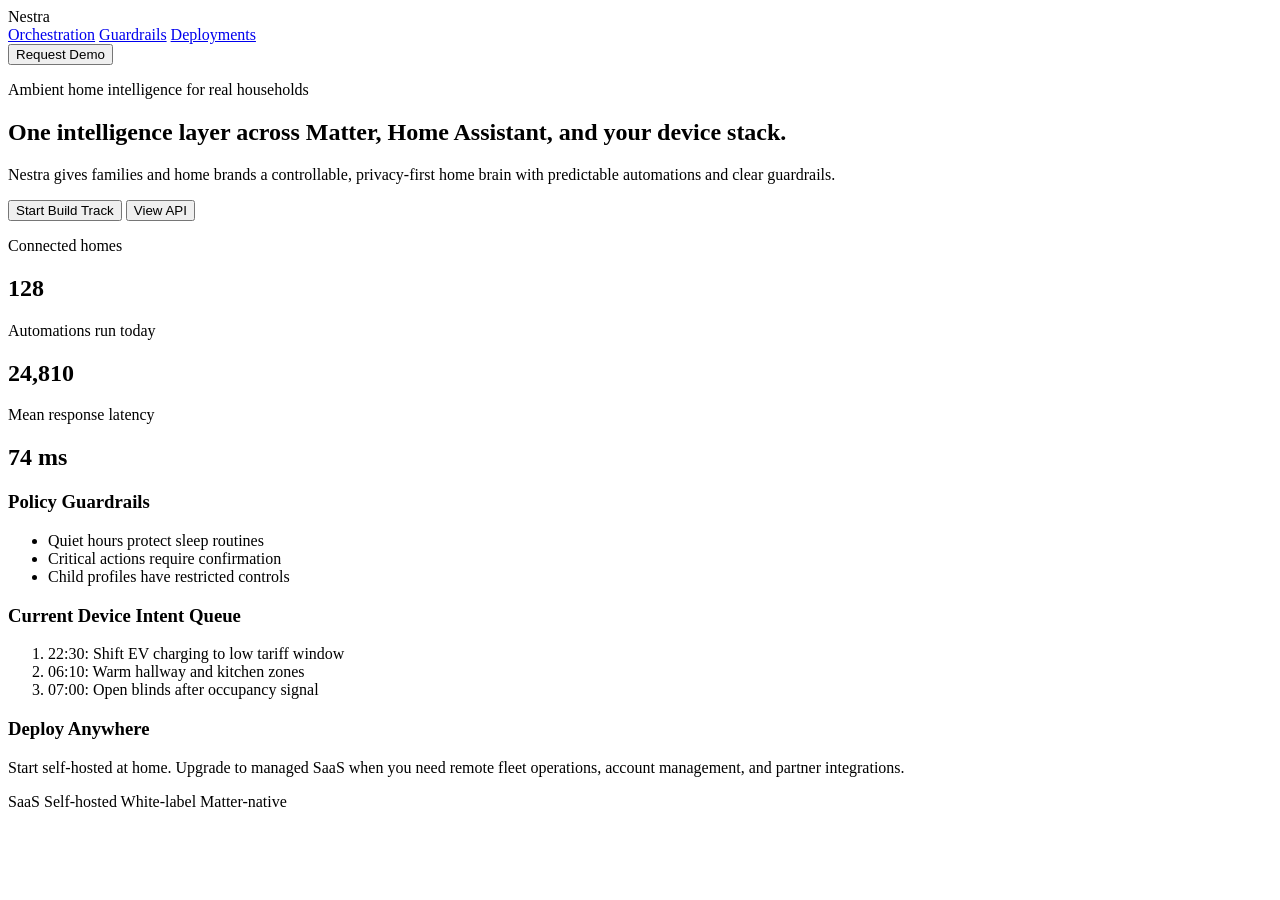
==== nestra/web/index.html @ d0bacd83 "feat(nestra): add SaaS bootstrap stack and rename strategy workspace" ====
<!doctype html>
<html lang="en">
  <head>
    <meta charset="utf-8" />
    <meta name="viewport" content="width=device-width, initial-scale=1" />
    <title>Nestra Home OS</title>
    <link rel="preconnect" href="https://fonts.googleapis.com" />
    <link rel="preconnect" href="https://fonts.gstatic.com" crossorigin />
    <link
      href="https://fonts.googleapis.com/css2?family=Manrope:wght@500;700;800&family=JetBrains+Mono:wght@500&display=swap"
      rel="stylesheet"
    />
    <link rel="stylesheet" href="/style.css" />
  </head>
  <body>
    <div class="grid"></div>
    <header class="shell topbar">
      <div class="brand">Nestra</div>
      <nav>
        <a href="#orchestration">Orchestration</a>
        <a href="#guardrails">Guardrails</a>
        <a href="#deployments">Deployments</a>
      </nav>
      <button class="ghost">Request Demo</button>
    </header>

    <main class="shell">
      <section class="hero">
        <p class="kicker">Ambient home intelligence for real households</p>
        <h1>One intelligence layer across Matter, Home Assistant, and your device stack.</h1>
        <p class="lead">
          Nestra gives families and home brands a controllable, privacy-first home brain with
          predictable automations and clear guardrails.
        </p>
        <div class="actions">
          <button class="primary" id="trial">Start Build Track</button>
          <button class="ghost">View API</button>
        </div>
      </section>

      <section class="stats" id="orchestration">
        <article>
          <p>Connected homes</p>
          <h2>128</h2>
        </article>
        <article>
          <p>Automations run today</p>
          <h2 id="runs">24,810</h2>
        </article>
        <article>
          <p>Mean response latency</p>
          <h2>74 ms</h2>
        </article>
      </section>

      <section class="panels" id="guardrails">
        <article class="panel">
          <h3>Policy Guardrails</h3>
          <ul>
            <li>Quiet hours protect sleep routines</li>
            <li>Critical actions require confirmation</li>
            <li>Child profiles have restricted controls</li>
          </ul>
        </article>
        <article class="panel">
          <h3>Current Device Intent Queue</h3>
          <ol>
            <li>22:30: Shift EV charging to low tariff window</li>
            <li>06:10: Warm hallway and kitchen zones</li>
            <li>07:00: Open blinds after occupancy signal</li>
          </ol>
        </article>
      </section>

      <section class="panel full" id="deployments">
        <h3>Deploy Anywhere</h3>
        <p>
          Start self-hosted at home. Upgrade to managed SaaS when you need remote fleet operations,
          account management, and partner integrations.
        </p>
        <div class="chips">
          <span>SaaS</span>
          <span>Self-hosted</span>
          <span>White-label</span>
          <span>Matter-native</span>
        </div>
      </section>
    </main>

    <script src="/app.js"></script>
  </body>
</html>
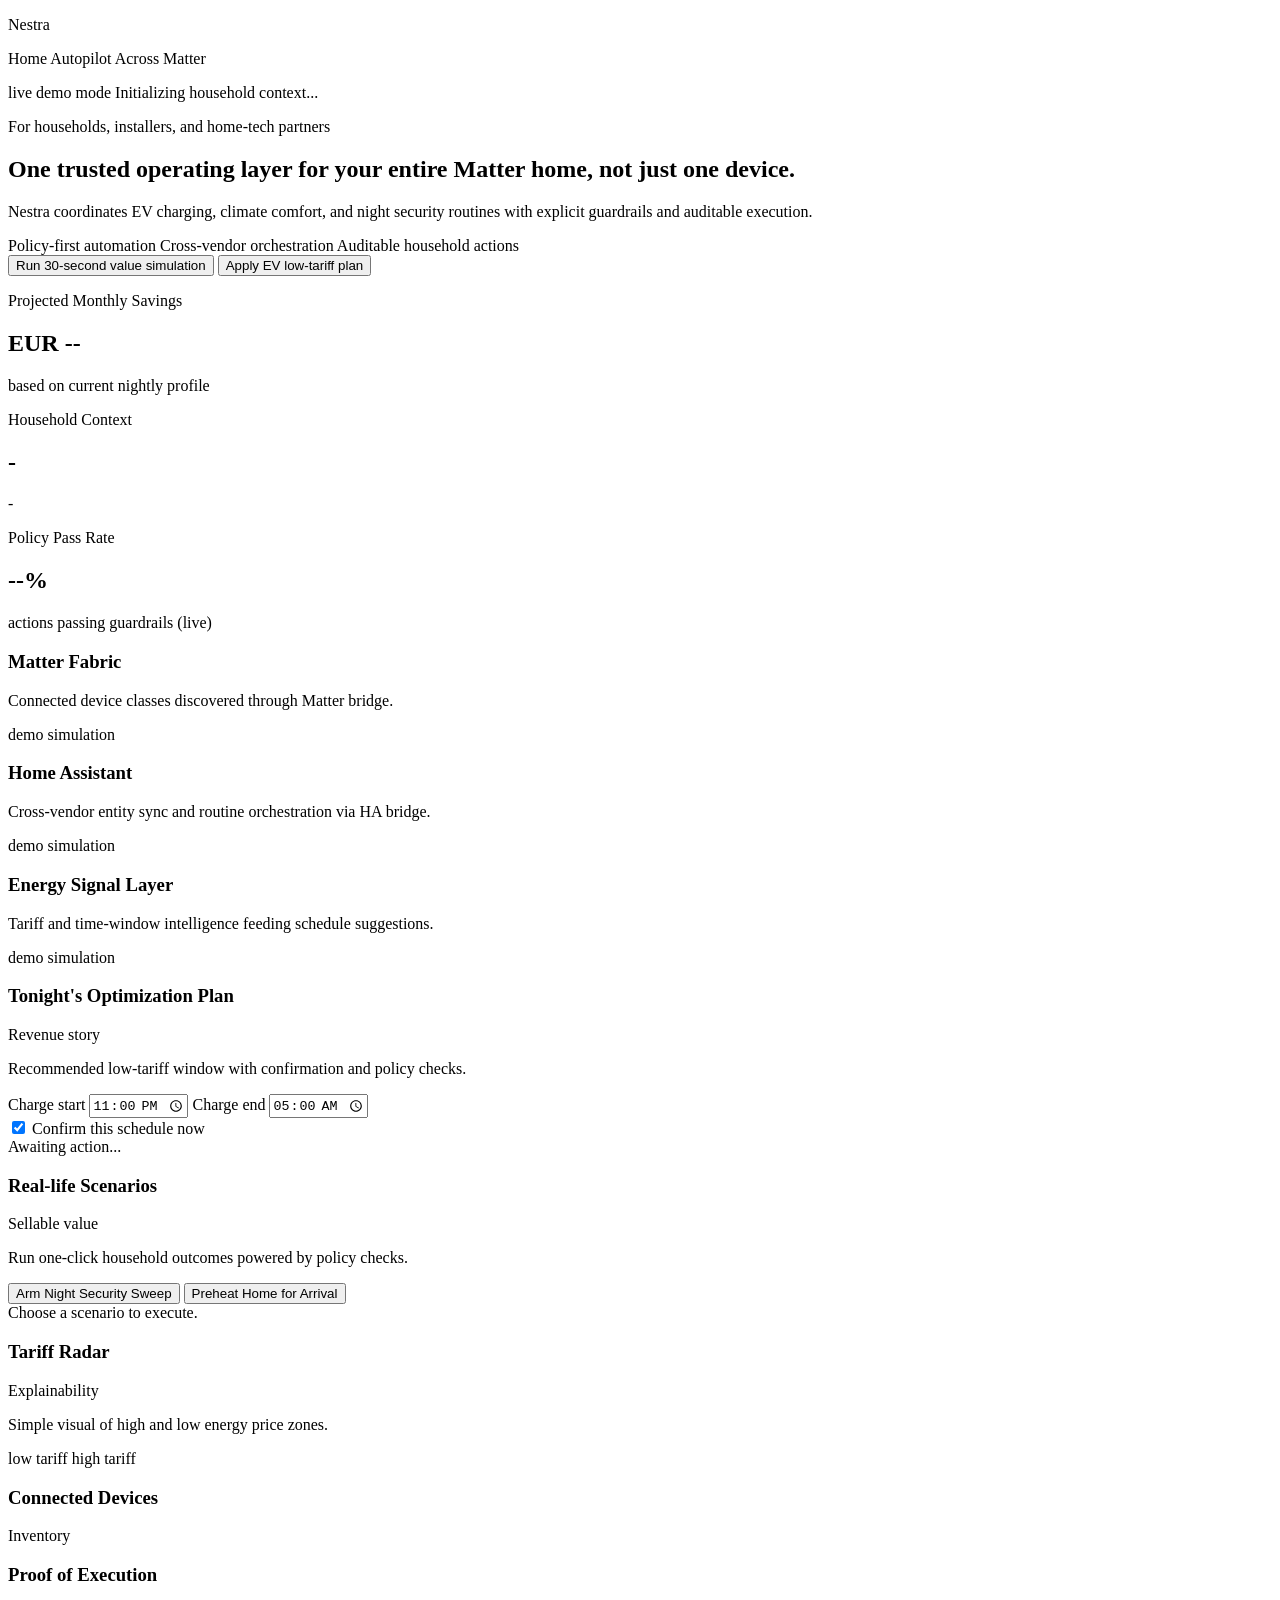
==== commit 130754ea: "feat(nestra): CTO credibility fixes, skill stack, and superpowers workflow CTO credibility fixes (P0" ====
--- a/nestra/web/index.html
+++ b/nestra/web/index.html
@@ -3,87 +3,153 @@
   <head>
     <meta charset="utf-8" />
     <meta name="viewport" content="width=device-width, initial-scale=1" />
-    <title>Nestra Home OS</title>
+    <title>Nestra — Home Autopilot</title>
     <link rel="preconnect" href="https://fonts.googleapis.com" />
     <link rel="preconnect" href="https://fonts.gstatic.com" crossorigin />
     <link
-      href="https://fonts.googleapis.com/css2?family=Manrope:wght@500;700;800&family=JetBrains+Mono:wght@500&display=swap"
+      href="https://fonts.googleapis.com/css2?family=Syne:wght@500;700;800&family=Manrope:wght@500;600;700&family=IBM+Plex+Mono:wght@500&display=swap"
       rel="stylesheet"
     />
     <link rel="stylesheet" href="/style.css" />
   </head>
   <body>
-    <div class="grid"></div>
+    <div class="ambient ambient-a"></div>
+    <div class="ambient ambient-b"></div>
+
     <header class="shell topbar">
-      <div class="brand">Nestra</div>
-      <nav>
-        <a href="#orchestration">Orchestration</a>
-        <a href="#guardrails">Guardrails</a>
-        <a href="#deployments">Deployments</a>
-      </nav>
-      <button class="ghost">Request Demo</button>
+      <div class="brand-wrap">
+        <div class="brand-dot"></div>
+        <div>
+          <p class="brand">Nestra</p>
+          <p class="brand-sub">Home Autopilot Across Matter</p>
+        </div>
+      </div>
+      <div class="status-wrap">
+        <span class="status-chip" id="live-chip">live demo mode</span>
+        <span class="status-text" id="session-meta">Initializing household context...</span>
+      </div>
     </header>
 
     <main class="shell">
-      <section class="hero">
-        <p class="kicker">Ambient home intelligence for real households</p>
-        <h1>One intelligence layer across Matter, Home Assistant, and your device stack.</h1>
+      <section class="hero panel">
+        <p class="kicker">For households, installers, and home-tech partners</p>
+        <h1>One trusted operating layer for your entire Matter home, not just one device.</h1>
         <p class="lead">
-          Nestra gives families and home brands a controllable, privacy-first home brain with
-          predictable automations and clear guardrails.
+          Nestra coordinates EV charging, climate comfort, and night security routines with
+          explicit guardrails and auditable execution.
         </p>
-        <div class="actions">
-          <button class="primary" id="trial">Start Build Track</button>
-          <button class="ghost">View API</button>
+        <div class="value-strip" aria-label="Nestra value pillars">
+          <span>Policy-first automation</span>
+          <span>Cross-vendor orchestration</span>
+          <span>Auditable household actions</span>
+        </div>
+        <div class="hero-actions">
+          <button class="primary" id="run-sim-btn" type="button">Run 30-second value simulation</button>
+          <button class="ghost" id="intent-btn" type="button">Apply EV low-tariff plan</button>
         </div>
       </section>
 
-      <section class="stats" id="orchestration">
-        <article>
-          <p>Connected homes</p>
-          <h2>128</h2>
+      <section class="kpis">
+        <article class="panel kpi">
+          <p>Projected Monthly Savings</p>
+          <h2 id="kpi-savings">EUR --</h2>
+          <span>based on current nightly profile</span>
         </article>
-        <article>
-          <p>Automations run today</p>
-          <h2 id="runs">24,810</h2>
+        <article class="panel kpi">
+          <p>Household Context</p>
+          <h2 id="kpi-household">-</h2>
+          <span id="kpi-actor">-</span>
         </article>
-        <article>
-          <p>Mean response latency</p>
-          <h2>74 ms</h2>
+        <article class="panel kpi">
+          <p>Policy Pass Rate</p>
+          <h2 id="kpi-confidence">--%</h2>
+          <span>actions passing guardrails (live)</span>
         </article>
       </section>
 
-      <section class="panels" id="guardrails">
-        <article class="panel">
-          <h3>Policy Guardrails</h3>
-          <ul>
-            <li>Quiet hours protect sleep routines</li>
-            <li>Critical actions require confirmation</li>
-            <li>Child profiles have restricted controls</li>
-          </ul>
+      <section class="integration-grid">
+        <article class="panel integration-card">
+          <h3>Matter Fabric</h3>
+          <p>Connected device classes discovered through Matter bridge.</p>
+          <span class="pill" id="pill-matter">demo simulation</span>
         </article>
-        <article class="panel">
-          <h3>Current Device Intent Queue</h3>
-          <ol>
-            <li>22:30: Shift EV charging to low tariff window</li>
-            <li>06:10: Warm hallway and kitchen zones</li>
-            <li>07:00: Open blinds after occupancy signal</li>
-          </ol>
+        <article class="panel integration-card">
+          <h3>Home Assistant</h3>
+          <p>Cross-vendor entity sync and routine orchestration via HA bridge.</p>
+          <span class="pill" id="pill-ha">demo simulation</span>
+        </article>
+        <article class="panel integration-card">
+          <h3>Energy Signal Layer</h3>
+          <p>Tariff and time-window intelligence feeding schedule suggestions.</p>
+          <span class="pill" id="pill-energy">demo simulation</span>
         </article>
       </section>
 
-      <section class="panel full" id="deployments">
-        <h3>Deploy Anywhere</h3>
-        <p>
-          Start self-hosted at home. Upgrade to managed SaaS when you need remote fleet operations,
-          account management, and partner integrations.
-        </p>
-        <div class="chips">
-          <span>SaaS</span>
-          <span>Self-hosted</span>
-          <span>White-label</span>
-          <span>Matter-native</span>
-        </div>
+      <section class="workspace">
+        <article class="panel plan-panel">
+          <div class="panel-head">
+            <h3>Tonight's Optimization Plan</h3>
+            <span class="tag">Revenue story</span>
+          </div>
+          <p class="subtle">Recommended low-tariff window with confirmation and policy checks.</p>
+          <div class="time-grid">
+            <label>
+              Charge start
+              <input id="intent-start" type="time" value="23:00" step="60" />
+            </label>
+            <label>
+              Charge end
+              <input id="intent-end" type="time" value="05:00" step="60" />
+            </label>
+          </div>
+          <label class="checkline">
+            <input id="intent-confirm" type="checkbox" checked />
+            Confirm this schedule now
+          </label>
+          <div id="intent-result" class="result mono">Awaiting action...</div>
+        </article>
+
+        <article class="panel scenario-panel">
+          <div class="panel-head">
+            <h3>Real-life Scenarios</h3>
+            <span class="tag">Sellable value</span>
+          </div>
+          <p class="subtle">Run one-click household outcomes powered by policy checks.</p>
+          <div class="scenario-actions">
+            <button type="button" id="scenario-security-btn">Arm Night Security Sweep</button>
+            <button type="button" id="scenario-comfort-btn">Preheat Home for Arrival</button>
+          </div>
+          <div id="scenario-result" class="result mono">Choose a scenario to execute.</div>
+        </article>
+
+        <article class="panel tariff-panel">
+          <div class="panel-head">
+            <h3>Tariff Radar</h3>
+            <span class="tag">Explainability</span>
+          </div>
+          <p class="subtle">Simple visual of high and low energy price zones.</p>
+          <div class="tariff-track" id="tariff-track"></div>
+          <div class="legend">
+            <span><i class="dot low"></i>low tariff</span>
+            <span><i class="dot high"></i>high tariff</span>
+          </div>
+        </article>
+
+        <article class="panel devices-panel">
+          <div class="panel-head">
+            <h3>Connected Devices</h3>
+            <span class="tag">Inventory</span>
+          </div>
+          <div id="device-list" class="list"></div>
+        </article>
+
+        <article class="panel audit-panel">
+          <div class="panel-head">
+            <h3>Proof of Execution</h3>
+            <span class="tag">Audit</span>
+          </div>
+          <div id="audit-list" class="list"></div>
+        </article>
       </section>
     </main>
 
